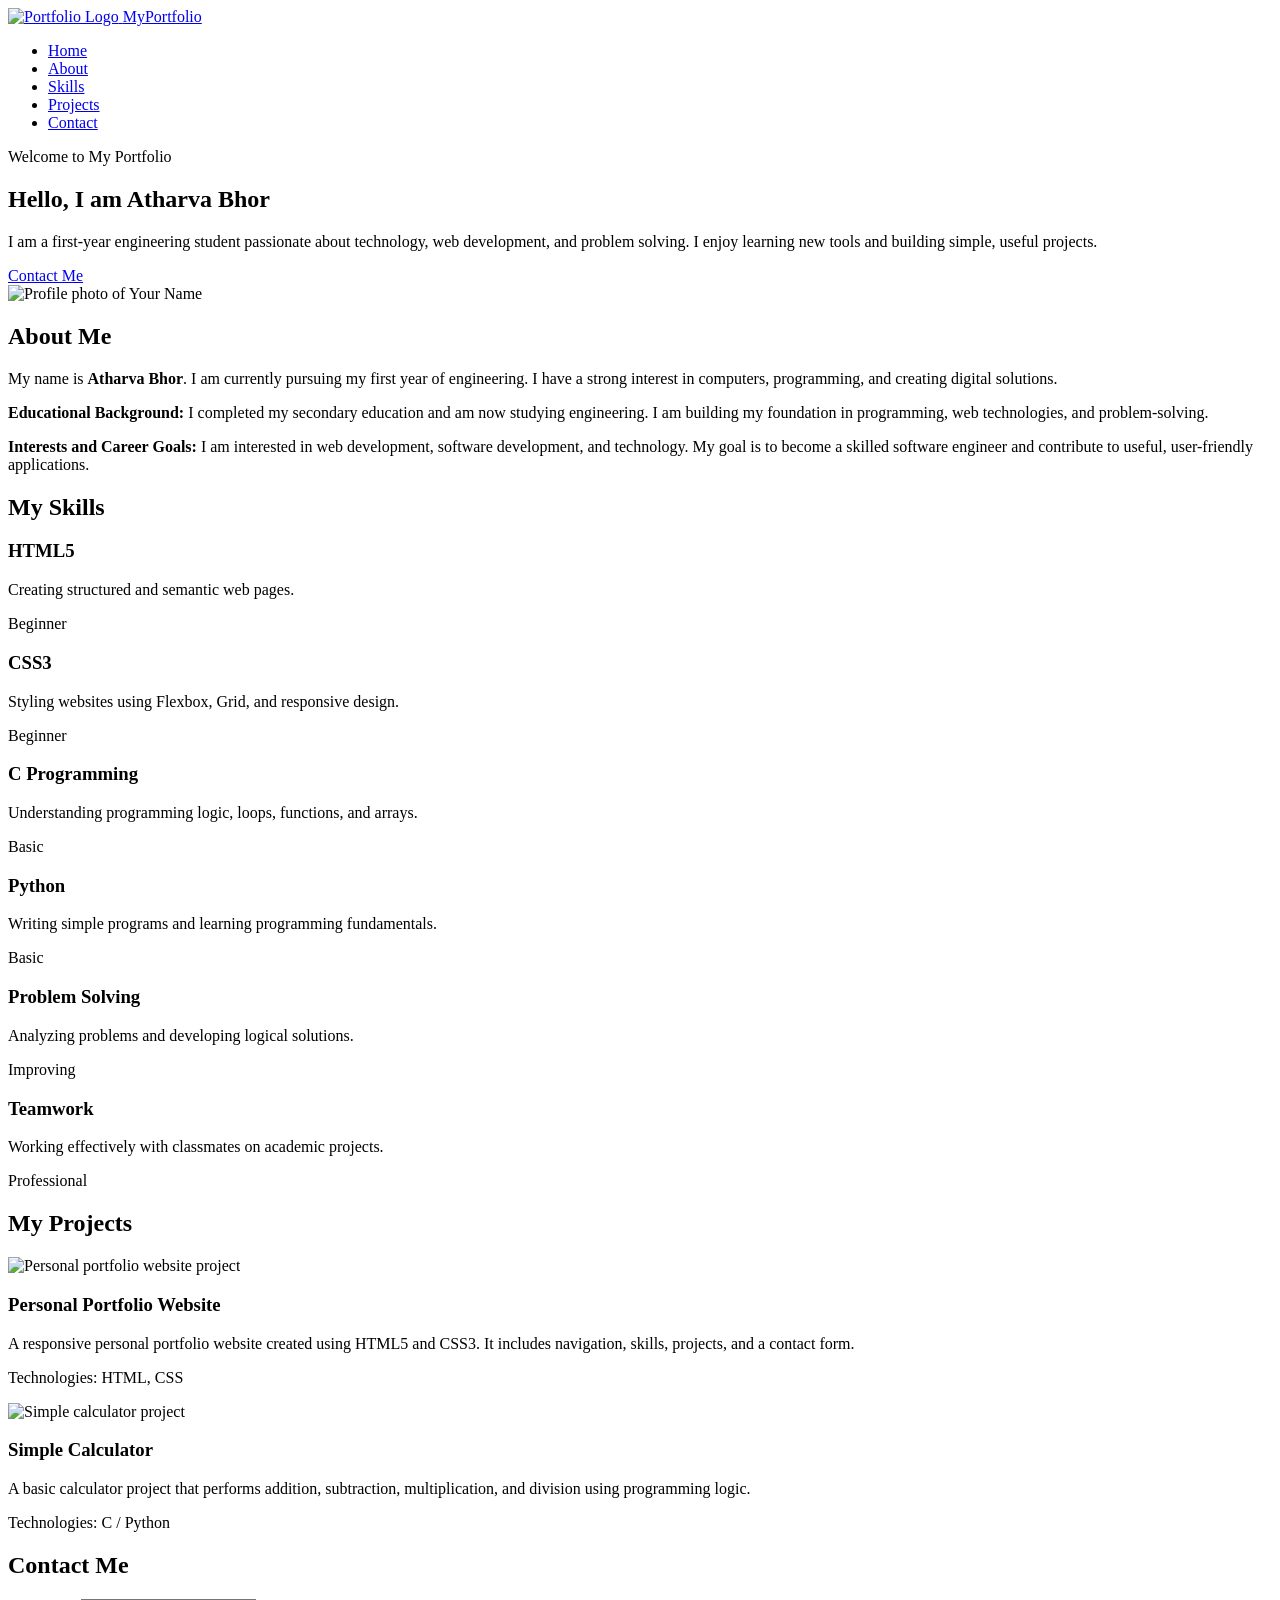
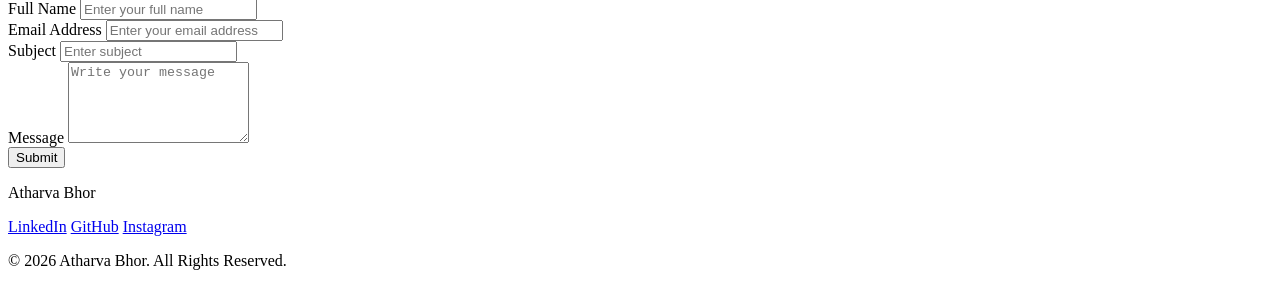
==== index.html @ be8113d6 "Rename My Personal Portfolio.html to index.html" ====
<!DOCTYPE html>
<!-- saved from url=(0033)https://atharvabhorweb.niat.tech/ -->
<html lang="en"><head><meta http-equiv="Content-Type" content="text/html; charset=UTF-8">
    
    <meta name="viewport" content="width=device-width, initial-scale=1.0">
    <title>My Personal Portfolio</title>


    <link rel="stylesheet" href="./My Personal Portfolio_files/style.css">
<link rel="stylesheet" href="./My Personal Portfolio_files/index.css">

<meta name="viewport" content="width=device-width, initial-scale=1.0">
<meta name="robots" content="none,noarchive">
</head>

<body>



    <header class="header">

        <div class="container navbar">
            <a href="https://atharvabhorweb.niat.tech/#home" class="logo">
                <img src="./My Personal Portfolio_files/1000_F_119800603_FS6abarsGNCdZdjipRtGOr7Qtjd5QFkV.jpg" alt="Portfolio Logo" class="logo-img">
                <span>MyPortfolio</span>
            </a>

            <nav class="nav">
                <ul class="nav-list">
                    <li><a href="https://atharvabhorweb.niat.tech/#home" class="nav-link">Home</a></li>
                    <li><a href="https://atharvabhorweb.niat.tech/#about" class="nav-link">About</a></li>
                    <li><a href="https://atharvabhorweb.niat.tech/#skills" class="nav-link">Skills</a></li>
                    <li><a href="https://atharvabhorweb.niat.tech/#projects" class="nav-link">Projects</a></li>
                    <li><a href="https://atharvabhorweb.niat.tech/#contact" class="nav-link">Contact</a></li>
                </ul>
            </nav>
        </div>
    </header>


    <section id="home" class="section home">
        <div class="container home-content">

            <div class="home-text">
                <p class="welcome">Welcome to My Portfolio</p>
                <h1>Hello, I am <span class="highlight">Atharva Bhor</span></h1>
                <p class="intro">
                    I am a first-year engineering student passionate about technology,
                    web development, and problem solving. I enjoy learning new tools and
                    building simple, useful projects.
                </p>

                <a href="https://atharvabhorweb.niat.tech/#contact" class="btn">Contact Me</a>
            </div>

            <div class="home-image">
                <img src="./My Personal Portfolio_files/young-man-profile-icon-with-casual-clothing-and-friendly-flat-icon-avatar-for-user-profile-and-digital-identity-clean-modern-illustration-ideal-for-interface-dashboard-contact-free-vector.jpg" alt="Profile photo of Your Name" class="profile-img">
            </div>

        </div>
    </section>


    <section id="about" class="section about">
        <div class="container">
            <h2 class="section-title">About Me</h2>

            <div class="about-content">
                <p>
                    My name is <strong>Atharva Bhor</strong>. I am currently pursuing my
                    first year of engineering. I have a strong interest in computers,
                    programming, and creating digital solutions.
                </p>

                <p>
                    <strong>Educational Background:</strong>
                    I completed my secondary education and am now studying engineering.
                    I am building my foundation in programming, web technologies, and
                    problem-solving.
                </p>

                <p>
                    <strong>Interests and Career Goals:</strong>
                    I am interested in web development, software development, and
                    technology. My goal is to become a skilled software engineer and
                    contribute to useful, user-friendly applications.
                </p>
            </div>
        </div>
    </section>


    <section id="skills" class="section skills">
        <div class="container">
            <h2 class="section-title">My Skills</h2>

            <div class="skills-grid">

                <div class="skill-card">
                    <h3>HTML5</h3>
                    <p>Creating structured and semantic web pages.</p>

                    <span class="badge">Beginner</span>
                </div>

                <div class="skill-card">
                    <h3>CSS3</h3>
                    <p>Styling websites using Flexbox, Grid, and responsive design.</p>

                    <span class="badge">Beginner</span>
                </div>

                <div class="skill-card">
                    <h3>C Programming</h3>
                    <p>Understanding programming logic, loops, functions, and arrays.</p>

                    <span class="badge">Basic</span>
                </div>

                <div class="skill-card">
                    <h3>Python</h3>
                    <p>Writing simple programs and learning programming fundamentals.</p>

                    <span class="badge">Basic</span>
                </div>

                <div class="skill-card">
                    <h3>Problem Solving</h3>
                    <p>Analyzing problems and developing logical solutions.</p>

                    <span class="badge">Improving</span>
                </div>

                <div class="skill-card">
                    <h3>Teamwork</h3>
                    <p>Working effectively with classmates on academic projects.</p>

                    <span class="badge">Professional</span>
                </div>

            </div>
        </div>
    </section>


    <section id="projects" class="section projects">
        <div class="container">
            <h2 class="section-title">My Projects</h2>

            <div class="projects-grid">

                <article class="project-card">
                    <img src="./My Personal Portfolio_files/photo-1550622824-c11e494a4b65" alt="Personal portfolio website project" class="project-img">
                    <div class="project-info">
                        <h3>Personal Portfolio Website</h3>
                        <p>
                            A responsive personal portfolio website created using HTML5 and
                            CSS3. It includes navigation, skills, projects, and a contact
                            form.
                        </p>
                        <p class="project-tech">Technologies: HTML, CSS</p>
                    </div>
                </article>

                <article class="project-card">
                    <img src="./My Personal Portfolio_files/premium_photo-1724800663657-3e57bf4f622c" alt="Simple calculator project" class="project-img">
                    <div class="project-info">
                        <h3>Simple Calculator</h3>
                        <p>
                            A basic calculator project that performs addition, subtraction,
                            multiplication, and division using programming logic.
                        </p>
                        <p class="project-tech">Technologies: C / Python</p>
                    </div>
                </article>

            </div>
        </div>
    </section>


    <section id="contact" class="section contact">
        <div class="container">
            <h2 class="section-title">Contact Me</h2>

            <form class="contact-form" action="https://atharvabhorweb.niat.tech/#" method="post">

                <div class="form-group">
                    <label for="fullname">Full Name</label>
                    <input type="text" id="fullname" name="fullname" placeholder="Enter your full name" required="" fdprocessedid="iqsxmk">
                </div>

                <div class="form-group">
                    <label for="email">Email Address</label>
                    <input type="email" id="email" name="email" placeholder="Enter your email address" required="" fdprocessedid="36zlwe">
                </div>

                <div class="form-group">
                    <label for="subject">Subject</label>
                    <input type="text" id="subject" name="subject" placeholder="Enter subject" required="" fdprocessedid="pinabh">
                </div>

                <div class="form-group">
                    <label for="message">Message</label>
                    <textarea id="message" name="message" rows="5" placeholder="Write your message" required=""></textarea>
                </div>

                <button type="submit" class="btn submit-btn" fdprocessedid="hvlith">Submit</button>
            </form>
        </div>
    </section>


    <footer class="footer">
        <div class="container footer-content">

            <p class="footer-name">Atharva Bhor</p>

            <div class="social-links">
                <a href="https://www.linkedin.com/" target="_blank" rel="noopener">LinkedIn</a>
                <a href="https://github.com/" target="_blank" rel="noopener">GitHub</a>
                <a href="https://www.instagram.com/" target="_blank" rel="noopener">Instagram</a>
            </div>

            <p class="copyright">
                © 2026 Atharva Bhor. All Rights Reserved.
            </p>

        </div>
    </footer>

<script src="./My Personal Portfolio_files/index.js.download"></script>


<span id="PING_CONTENT_PUSH_NOTIFICATION" style="display: none;"></span><span id="PING_IFRAME_FORM_DETECTION" style="display: none;"></span></body></html>
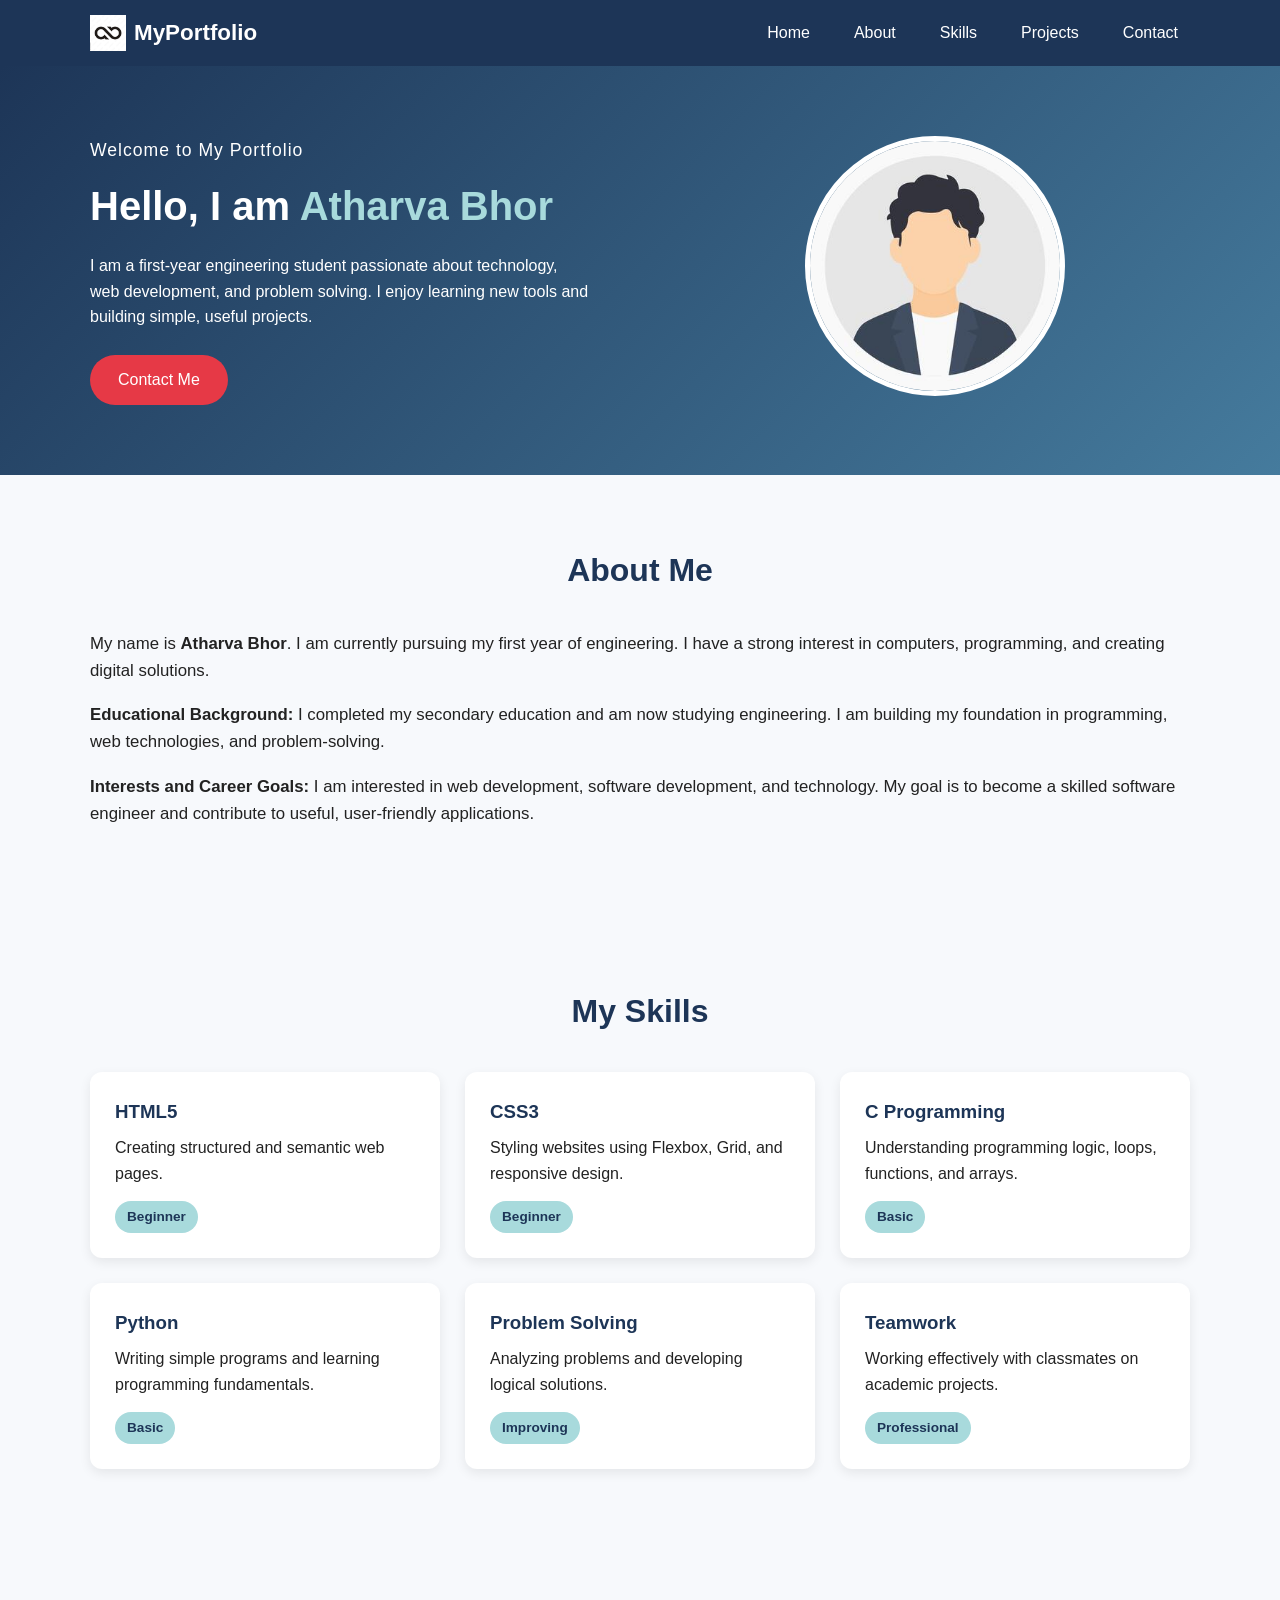
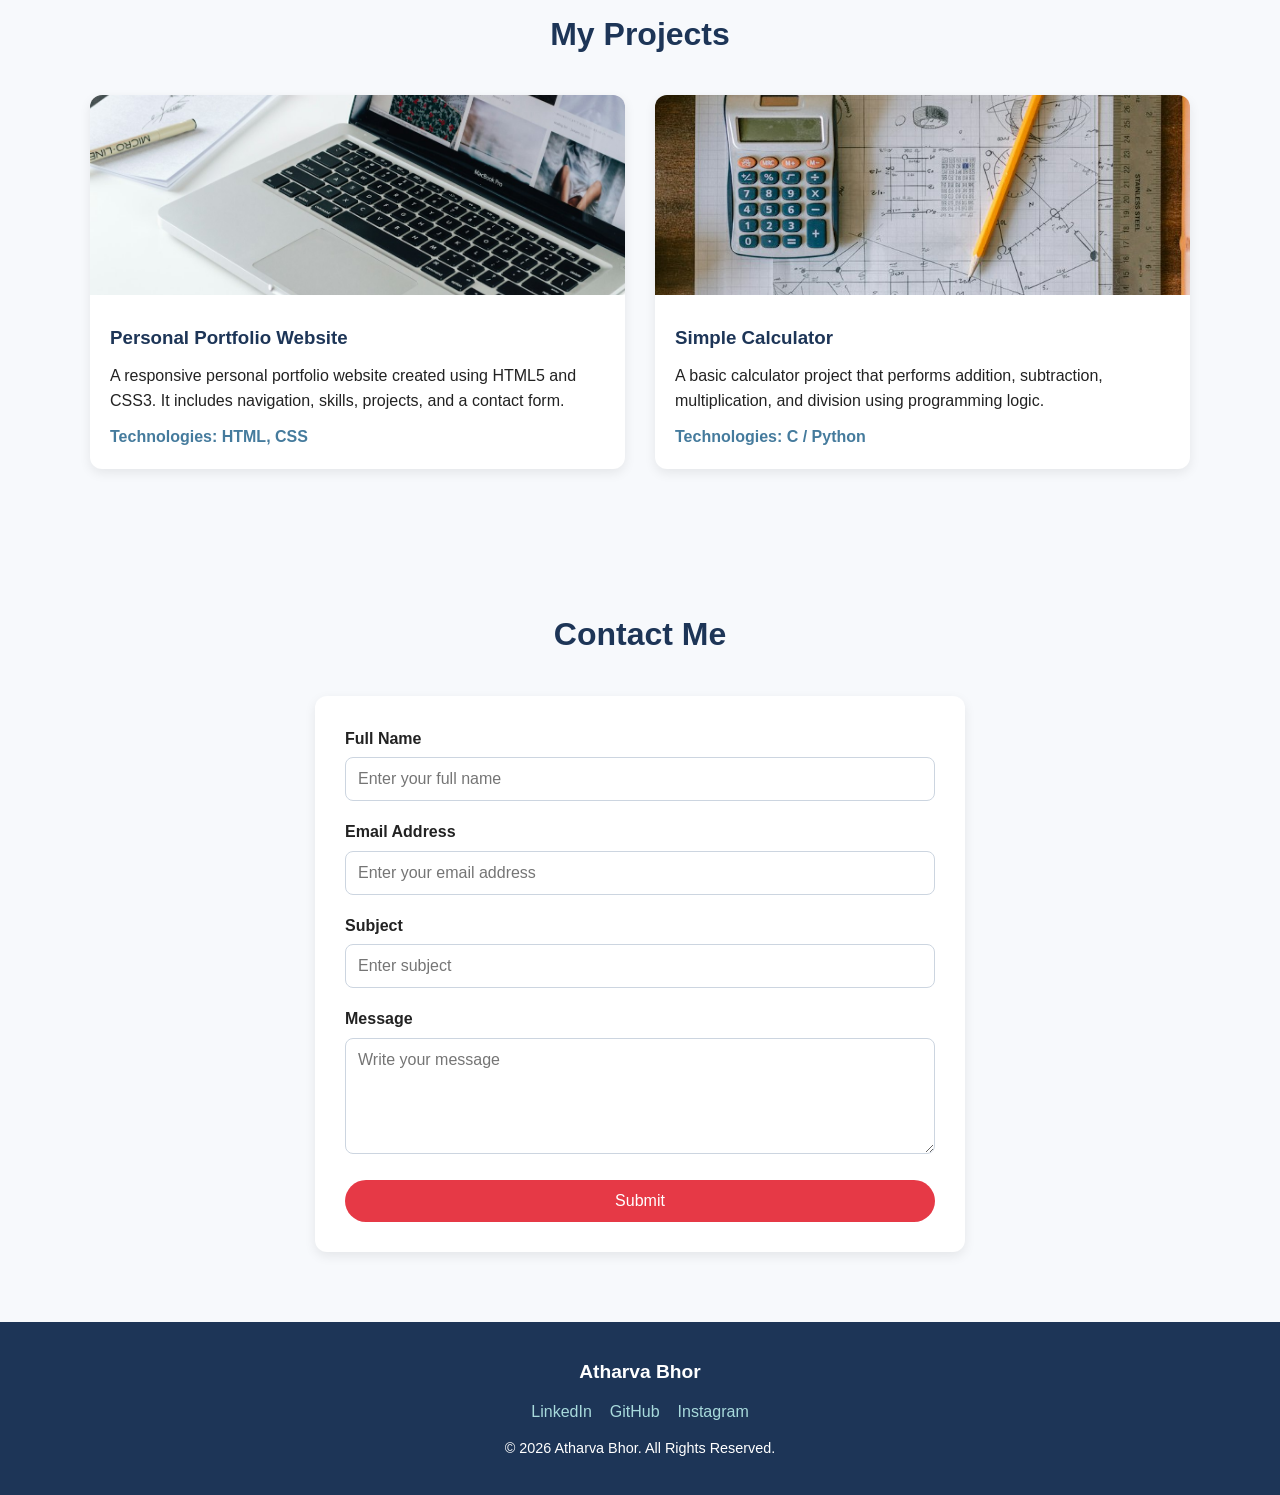
==== commit 9fc00f4a: "Refactor paths in index.html for resources Updated image and stylesheet paths to relative URLs." ====
--- a/index.html
+++ b/index.html
@@ -6,8 +6,8 @@
     <title>My Personal Portfolio</title>
 
 
-    <link rel="stylesheet" href="./My Personal Portfolio_files/style.css">
-<link rel="stylesheet" href="./My Personal Portfolio_files/index.css">
+    <link rel="stylesheet" href="style.css">
+<link rel="stylesheet" href="index.css">
 
 <meta name="viewport" content="width=device-width, initial-scale=1.0">
 <meta name="robots" content="none,noarchive">
@@ -21,7 +21,7 @@
 
         <div class="container navbar">
             <a href="https://atharvabhorweb.niat.tech/#home" class="logo">
-                <img src="./My Personal Portfolio_files/1000_F_119800603_FS6abarsGNCdZdjipRtGOr7Qtjd5QFkV.jpg" alt="Portfolio Logo" class="logo-img">
+                <img src="1000_F_119800603_FS6abarsGNCdZdjipRtGOr7Qtjd5QFkV.jpg" alt="Portfolio Logo" class="logo-img">
                 <span>MyPortfolio</span>
             </a>
 
@@ -54,7 +54,7 @@
             </div>
 
             <div class="home-image">
-                <img src="./My Personal Portfolio_files/young-man-profile-icon-with-casual-clothing-and-friendly-flat-icon-avatar-for-user-profile-and-digital-identity-clean-modern-illustration-ideal-for-interface-dashboard-contact-free-vector.jpg" alt="Profile photo of Your Name" class="profile-img">
+                <img src="young-man-profile-icon-with-casual-clothing-and-friendly-flat-icon-avatar-for-user-profile-and-digital-identity-clean-modern-illustration-ideal-for-interface-dashboard-contact-free-vector.jpg" alt="Profile photo of Your Name" class="profile-img">
             </div>
 
         </div>
@@ -150,7 +150,7 @@
             <div class="projects-grid">
 
                 <article class="project-card">
-                    <img src="./My Personal Portfolio_files/photo-1550622824-c11e494a4b65" alt="Personal portfolio website project" class="project-img">
+                    <img src="photo-1550622824-c11e494a4b65" alt="Personal portfolio website project" class="project-img">
                     <div class="project-info">
                         <h3>Personal Portfolio Website</h3>
                         <p>
@@ -163,7 +163,7 @@
                 </article>
 
                 <article class="project-card">
-                    <img src="./My Personal Portfolio_files/premium_photo-1724800663657-3e57bf4f622c" alt="Simple calculator project" class="project-img">
+                    <img src="premium_photo-1724800663657-3e57bf4f622c" alt="Simple calculator project" class="project-img">
                     <div class="project-info">
                         <h3>Simple Calculator</h3>
                         <p>
--- a/style.css
+++ b/style.css
@@ -0,0 +1,236 @@
+<!DOCTYPE html>
+<html lang="en">
+
+<head>
+    <meta charset="UTF-8" />
+    <meta name="viewport" content="width=device-width, initial-scale=1.0" />
+    <title>My Personal Portfolio</title>
+
+
+    <link rel="stylesheet" href="style.css" />
+<link rel="stylesheet" href="index.css">
+<meta charset="UTF-8">
+<meta name="viewport" content="width=device-width, initial-scale=1.0" >
+<meta name="robots" content="none,noarchive"/>
+</head>
+
+<body>
+
+
+
+    <header class="header">
+
+        <div class="container navbar">
+            <a href="#home" class="logo">
+                <img src="https://as1.ftcdn.net/v2/jpg/01/19/80/06/1000_F_119800603_FS6abarsGNCdZdjipRtGOr7Qtjd5QFkV.jpg" alt="Portfolio Logo" class="logo-img" />
+                <span>MyPortfolio</span>
+            </a>
+
+            <nav class="nav">
+                <ul class="nav-list">
+                    <li><a href="#home" class="nav-link">Home</a></li>
+                    <li><a href="#about" class="nav-link">About</a></li>
+                    <li><a href="#skills" class="nav-link">Skills</a></li>
+                    <li><a href="#projects" class="nav-link">Projects</a></li>
+                    <li><a href="#contact" class="nav-link">Contact</a></li>
+                </ul>
+            </nav>
+        </div>
+    </header>
+
+
+    <section id="home" class="section home">
+        <div class="container home-content">
+
+            <div class="home-text">
+                <p class="welcome">Welcome to My Portfolio</p>
+                <h1>Hello, I am <span class="highlight">Atharva Bhor</span></h1>
+                <p class="intro">
+                    I am a first-year engineering student passionate about technology,
+                    web development, and problem solving. I enjoy learning new tools and
+                    building simple, useful projects.
+                </p>
+
+                <a href="#contact" class="btn">Contact Me</a>
+            </div>
+
+            <div class="home-image">
+                <img src="https://static.vecteezy.com/system/resources/thumbnails/084/457/231/small/young-man-profile-icon-with-casual-clothing-and-friendly-flat-icon-avatar-for-user-profile-and-digital-identity-clean-modern-illustration-ideal-for-interface-dashboard-contact-free-vector.jpg" alt="Profile photo of Your Name" class="profile-img" />
+            </div>
+
+        </div>
+    </section>
+
+
+    <section id="about" class="section about">
+        <div class="container">
+            <h2 class="section-title">About Me</h2>
+
+            <div class="about-content">
+                <p>
+                    My name is <strong>Atharva Bhor</strong>. I am currently pursuing my
+                    first year of engineering. I have a strong interest in computers,
+                    programming, and creating digital solutions.
+                </p>
+
+                <p>
+                    <strong>Educational Background:</strong>
+                    I completed my secondary education and am now studying engineering.
+                    I am building my foundation in programming, web technologies, and
+                    problem-solving.
+                </p>
+
+                <p>
+                    <strong>Interests and Career Goals:</strong>
+                    I am interested in web development, software development, and
+                    technology. My goal is to become a skilled software engineer and
+                    contribute to useful, user-friendly applications.
+                </p>
+            </div>
+        </div>
+    </section>
+
+
+    <section id="skills" class="section skills">
+        <div class="container">
+            <h2 class="section-title">My Skills</h2>
+
+            <div class="skills-grid">
+
+                <div class="skill-card">
+                    <h3>HTML5</h3>
+                    <p>Creating structured and semantic web pages.</p>
+
+                    <span class="badge">Beginner</span>
+                </div>
+
+                <div class="skill-card">
+                    <h3>CSS3</h3>
+                    <p>Styling websites using Flexbox, Grid, and responsive design.</p>
+
+                    <span class="badge">Beginner</span>
+                </div>
+
+                <div class="skill-card">
+                    <h3>C Programming</h3>
+                    <p>Understanding programming logic, loops, functions, and arrays.</p>
+
+                    <span class="badge">Basic</span>
+                </div>
+
+                <div class="skill-card">
+                    <h3>Python</h3>
+                    <p>Writing simple programs and learning programming fundamentals.</p>
+
+                    <span class="badge">Basic</span>
+                </div>
+
+                <div class="skill-card">
+                    <h3>Problem Solving</h3>
+                    <p>Analyzing problems and developing logical solutions.</p>
+
+                    <span class="badge">Improving</span>
+                </div>
+
+                <div class="skill-card">
+                    <h3>Teamwork</h3>
+                    <p>Working effectively with classmates on academic projects.</p>
+
+                    <span class="badge">Professional</span>
+                </div>
+
+            </div>
+        </div>
+    </section>
+
+
+    <section id="projects" class="section projects">
+        <div class="container">
+            <h2 class="section-title">My Projects</h2>
+
+            <div class="projects-grid">
+
+                <article class="project-card">
+                    <img src="https://images.unsplash.com/photo-1550622824-c11e494a4b65?q=80&w=1173&auto=format&fit=crop&ixlib=rb-4.1.0&ixid=NHwxMjA3fDA%3D" alt="Personal portfolio website project" class="project-img" />
+                    <div class="project-info">
+                        <h3>Personal Portfolio Website</h3>
+                        <p>
+                            A responsive personal portfolio website created using HTML5 and
+                            CSS3. It includes navigation, skills, projects, and a contact
+                            form.
+                        </p>
+                        <p class="project-tech">Technologies: HTML, CSS</p>
+                    </div>
+                </article>
+
+                <article class="project-card">
+                    <img src="https://plus.unsplash.com/premium_photo-1724800663657-3e57bf4f622c?q=80&w=726&auto=format&fit=crop&ixlib=rb-4.1.0&ixid=NHwxMjA3fDA%3D" alt="Simple calculator project" class="project-img" />
+                    <div class="project-info">
+                        <h3>Simple Calculator</h3>
+                        <p>
+                            A basic calculator project that performs addition, subtraction,
+                            multiplication, and division using programming logic.
+                        </p>
+                        <p class="project-tech">Technologies: C / Python</p>
+                    </div>
+                </article>
+
+            </div>
+        </div>
+    </section>
+
+
+    <section id="contact" class="section contact">
+        <div class="container">
+            <h2 class="section-title">Contact Me</h2>
+
+            <form class="contact-form" action="#" method="post">
+
+                <div class="form-group">
+                    <label for="fullname">Full Name</label>
+                    <input type="text" id="fullname" name="fullname" placeholder="Enter your full name" required />
+                </div>
+
+                <div class="form-group">
+                    <label for="email">Email Address</label>
+                    <input type="email" id="email" name="email" placeholder="Enter your email address" required />
+                </div>
+
+                <div class="form-group">
+                    <label for="subject">Subject</label>
+                    <input type="text" id="subject" name="subject" placeholder="Enter subject" required />
+                </div>
+
+                <div class="form-group">
+                    <label for="message">Message</label>
+                    <textarea id="message" name="message" rows="5" placeholder="Write your message" required></textarea>
+                </div>
+
+                <button type="submit" class="btn submit-btn">Submit</button>
+            </form>
+        </div>
+    </section>
+
+
+    <footer class="footer">
+        <div class="container footer-content">
+
+            <p class="footer-name">Atharva Bhor</p>
+
+            <div class="social-links">
+                <a href="https://www.linkedin.com/" target="_blank" rel="noopener">LinkedIn</a>
+                <a href="https://github.com/" target="_blank" rel="noopener">GitHub</a>
+                <a href="https://www.instagram.com/" target="_blank" rel="noopener">Instagram</a>
+            </div>
+
+            <p class="copyright">
+                &copy; 2026 Atharva Bhor. All Rights Reserved.
+            </p>
+
+        </div>
+    </footer>
+
+<script src="index.js"></script>
+</body>
+
+</html>
--- a/index.css
+++ b/index.css
@@ -0,0 +1,410 @@
+@import url('https://fonts.googleapis.com/css2?family=Bree+Serif&family=Caveat:wght@400;700&family=Lobster&family=Monoton&family=Open+Sans:ital,wght@0,400;0,700;1,400;1,700&family=Playfair+Display+SC:ital,wght@0,400;0,700;1,700&family=Playfair+Display:ital,wght@0,400;0,700;1,700&family=Roboto:ital,wght@0,400;0,700;1,400;1,700&family=Source+Sans+Pro:ital,wght@0,400;0,700;1,700&family=Work+Sans:ital,wght@0,400;0,700;1,700&display=swap');
+
+* {
+    margin: 0;
+    padding: 0;
+    box-sizing: border-box;
+}
+
+
+body {
+    font-family: "Segoe UI", Arial, sans-serif;
+    color: #222;
+    background-color: #f7f9fc;
+    line-height: 1.6;
+}
+
+.container {
+    width: 90%;
+    max-width: 1100px;
+    margin: auto;
+}
+
+.section {
+    padding: 70px 0;
+}
+
+.section-title {
+    text-align: center;
+    font-size: 2rem;
+    margin-bottom: 35px;
+    color: #1d3557;
+}
+
+
+.header {
+    background-color: #1d3557;
+    padding: 15px 0;
+    position: sticky;
+    top: 0;
+    z-index: 100;
+}
+
+.navbar {
+    display: flex;
+    justify-content: space-between;
+    align-items: center;
+    flex-wrap: wrap;
+}
+
+.logo {
+    color: #ffffff;
+    font-size: 1.4rem;
+    font-weight: bold;
+    text-decoration: none;
+}
+
+.nav-list {
+    display: flex;
+    gap: 20px;
+    list-style: none;
+    flex-wrap: wrap;
+}
+
+.nav-link {
+    color: #ffffff;
+    text-decoration: none;
+    font-weight: 500;
+    padding: 8px 12px;
+    border-radius: 5px;
+    transition: background-color 0.3s ease, color 0.3s ease;
+}
+
+.nav-link:hover {
+    background-color: #457b9d;
+    color: #ffffff;
+}
+
+
+.home {
+    background: linear-gradient(135deg, #1d3557, #457b9d);
+    color: #ffffff;
+}
+
+.home-content {
+    display: flex;
+    align-items: center;
+    justify-content: space-between;
+    gap: 40px;
+    flex-wrap: wrap;
+}
+
+.home-text {
+    flex: 1 1 320px;
+}
+
+.welcome {
+    font-size: 1.1rem;
+    letter-spacing: 1px;
+    margin-bottom: 10px;
+}
+
+.home h1 {
+    font-size: 2.5rem;
+    margin-bottom: 15px;
+}
+
+.highlight {
+    color: #a8dadc;
+}
+
+.intro {
+    margin-bottom: 25px;
+    max-width: 500px;
+}
+
+.btn {
+    display: inline-block;
+    background-color: #e63946;
+    color: #ffffff;
+    padding: 12px 28px;
+    border: none;
+    border-radius: 30px;
+    text-decoration: none;
+    font-size: 1rem;
+    cursor: pointer;
+    transition: transform 0.3s ease, background-color 0.3s ease;
+}
+
+.btn:hover {
+    background-color: #d62839;
+    transform: translateY(-3px);
+}
+
+.home-image {
+    flex: 1 1 280px;
+    text-align: center;
+}
+
+.profile-img {
+    width: 260px;
+    height: 260px;
+    object-fit: cover;
+    border-radius: 50%;
+    border: 5px solid #ffffff;
+}
+
+
+.about-content p {
+    margin-bottom: 18px;
+    font-size: 1.05rem;
+}
+
+
+.skills-grid {
+    display: grid;
+    grid-template-columns: repeat(auto-fit, minmax(260px, 1fr));
+    gap: 25px;
+}
+
+.skill-card {
+    background-color: #ffffff;
+    padding: 25px;
+    border-radius: 12px;
+    box-shadow: 0 4px 12px rgba(0, 0, 0, 0.08);
+    transition: transform 0.3s ease, box-shadow 0.3s ease;
+}
+
+.skill-card:hover {
+    transform: translateY(-6px);
+    box-shadow: 0 8px 20px rgba(0, 0, 0, 0.15);
+}
+
+.skill-card h3 {
+    margin-bottom: 8px;
+    color: #1d3557;
+}
+
+.skill-card p {
+    margin-bottom: 15px;
+}
+
+.progress {
+    width: 100%;
+    height: 10px;
+    background-color: #e5e7eb;
+    border-radius: 10px;
+    margin-bottom: 12px;
+}
+
+
+
+
+.html {
+    width: 80%;
+}
+
+.css {
+    width: 75%;
+}
+
+.c {
+    width: 65%;
+}
+
+.python {
+    width: 60%;
+}
+
+.problem {
+    width: 85%;
+}
+
+.teamwork {
+    width: 90%;
+}
+
+.badge {
+    display: inline-block;
+    background-color: #a8dadc;
+    color: #1d3557;
+    padding: 5px 12px;
+    border-radius: 20px;
+    font-size: 0.85rem;
+    font-weight: bold;
+}
+
+
+.projects-grid {
+    display: grid;
+    grid-template-columns: repeat(auto-fit, minmax(300px, 1fr));
+    gap: 30px;
+}
+
+.project-card {
+    background-color: #ffffff;
+    border-radius: 12px;
+    overflow: hidden;
+    box-shadow: 0 4px 12px rgba(0, 0, 0, 0.08);
+    transition: transform 0.3s ease, box-shadow 0.3s ease;
+}
+
+.project-card:hover {
+    transform: translateY(-6px);
+    box-shadow: 0 10px 25px rgba(0, 0, 0, 0.15);
+}
+
+.project-img {
+    width: 100%;
+    height: 200px;
+    object-fit: cover;
+}
+
+.project-info {
+    padding: 20px;
+}
+
+.project-info h3 {
+    color: #1d3557;
+    margin-bottom: 10px;
+}
+
+.project-tech {
+    margin-top: 10px;
+    font-weight: bold;
+    color: #457b9d;
+}
+
+
+.contact-form {
+    max-width: 650px;
+    margin: auto;
+    background-color: #ffffff;
+    padding: 30px;
+    border-radius: 12px;
+    box-shadow: 0 4px 12px rgba(0, 0, 0, 0.08);
+}
+
+.form-group {
+    margin-bottom: 18px;
+}
+
+label {
+    display: block;
+    margin-bottom: 6px;
+    font-weight: bold;
+}
+
+input,
+textarea {
+    width: 100%;
+    padding: 12px;
+    border: 1px solid #ccd5e0;
+    border-radius: 8px;
+    font-size: 1rem;
+    font-family: inherit;
+}
+
+input:focus,
+textarea:focus {
+    outline: none;
+    border-color: #457b9d;
+}
+
+.submit-btn {
+    width: 100%;
+}
+
+
+.footer {
+    background-color: #1d3557;
+    color: #ffffff;
+    padding: 35px 0;
+    text-align: center;
+}
+
+.footer-content {
+    display: flex;
+    flex-direction: column;
+    align-items: center;
+    gap: 12px;
+}
+
+.footer-name {
+    font-size: 1.2rem;
+    font-weight: bold;
+}
+
+.social-links {
+    display: flex;
+    gap: 18px;
+    flex-wrap: wrap;
+}
+
+.social-links a {
+    color: #a8dadc;
+    text-decoration: none;
+    font-weight: 500;
+    transition: color 0.3s ease;
+}
+
+.social-links a:hover {
+    color: #ffffff;
+}
+
+.copyright {
+    font-size: 0.9rem;
+}
+
+
+@media (max-width: 768px) {
+    .navbar {
+        flex-direction: column;
+        gap: 12px;
+    }
+
+    .nav-list {
+        justify-content: center;
+    }
+
+    .home-content {
+        flex-direction: column;
+        text-align: center;
+    }
+
+    .home h1 {
+        font-size: 2rem;
+    }
+
+    .home-text {
+        display: flex;
+        flex-direction: column;
+        align-items: center;
+    }
+
+    .section {
+        padding: 50px 0;
+    }
+}
+
+@media (max-width: 480px) {
+    .home h1 {
+        font-size: 1.7rem;
+    }
+
+    .profile-img {
+        width: 200px;
+        height: 200px;
+    }
+
+    .section-title {
+        font-size: 1.6rem;
+    }
+
+    .contact-form {
+        padding: 20px;
+    }
+}
+
+.logo {
+    display: inline-flex;
+    align-items: center;
+    gap: 8px;
+    text-decoration: none;
+}
+
+.logo-img {
+    height: 36px;
+    width: auto;
+    object-fit: contain;
+}
